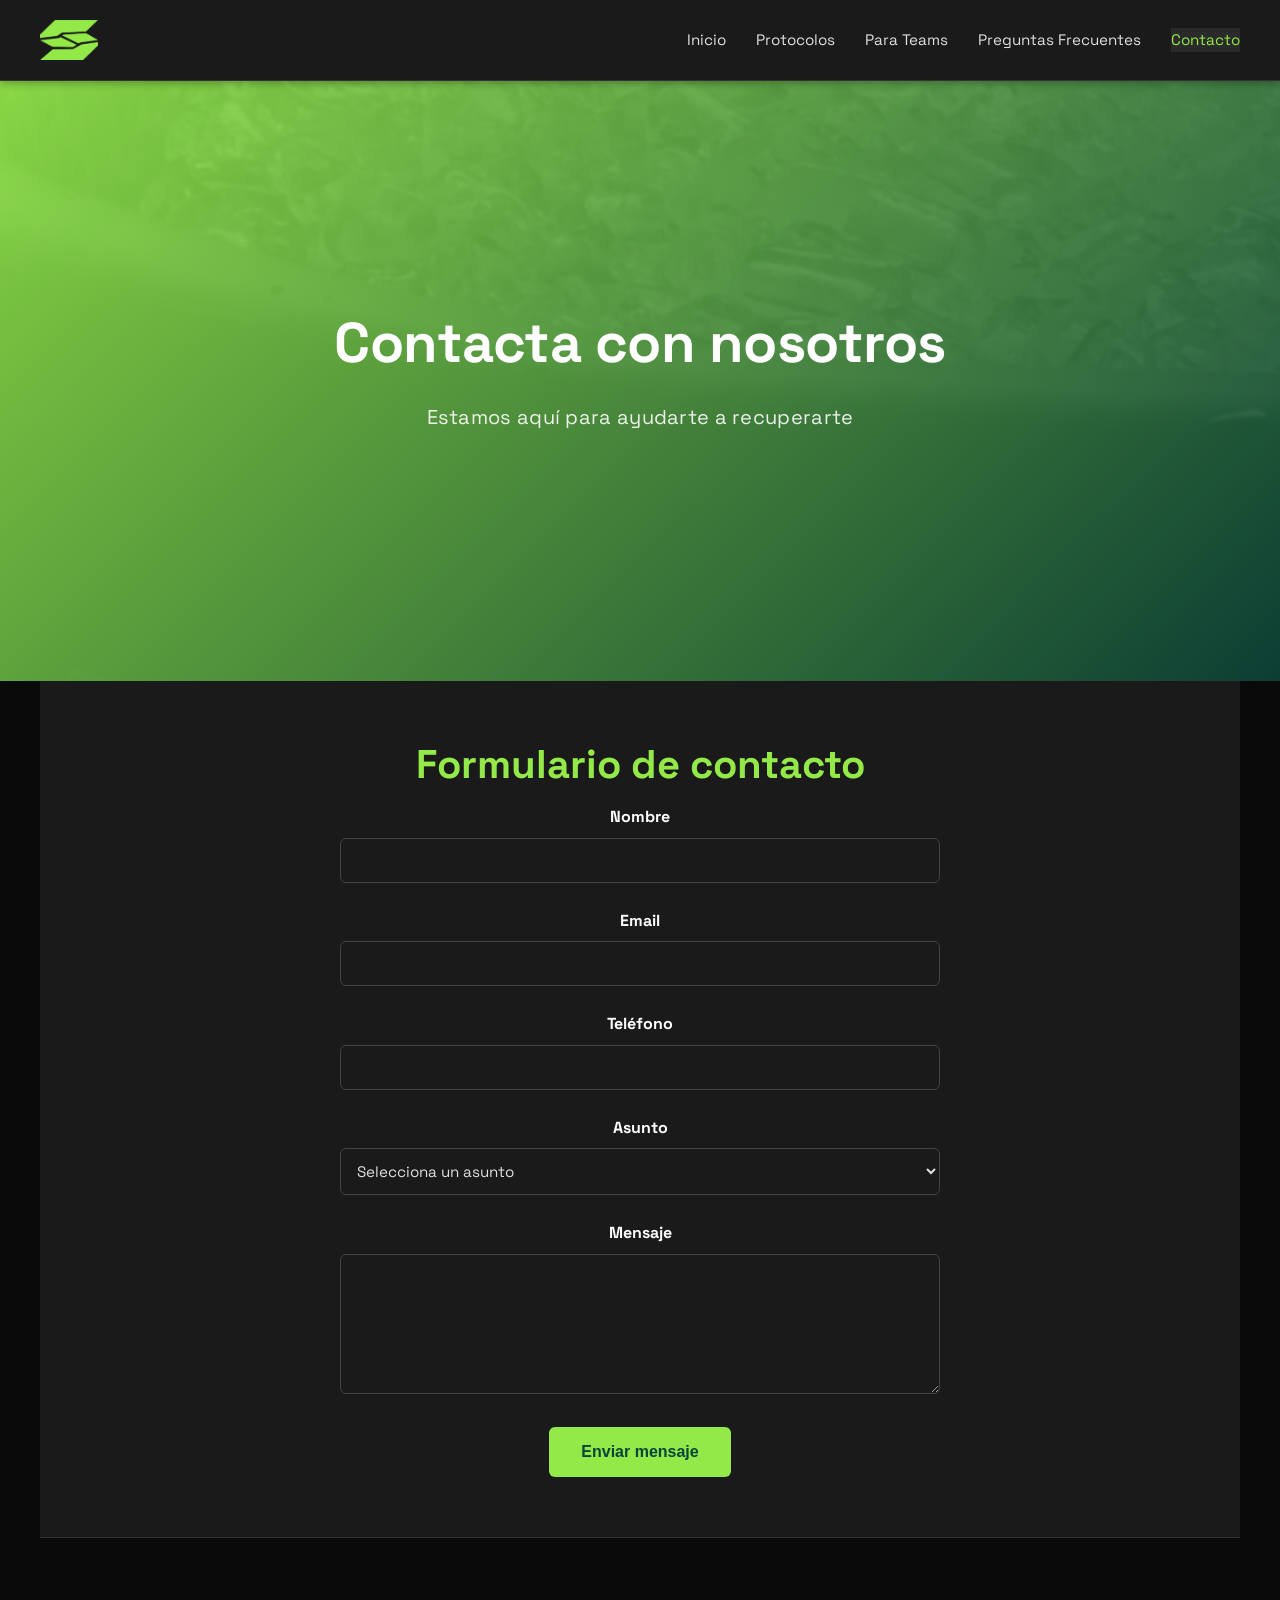
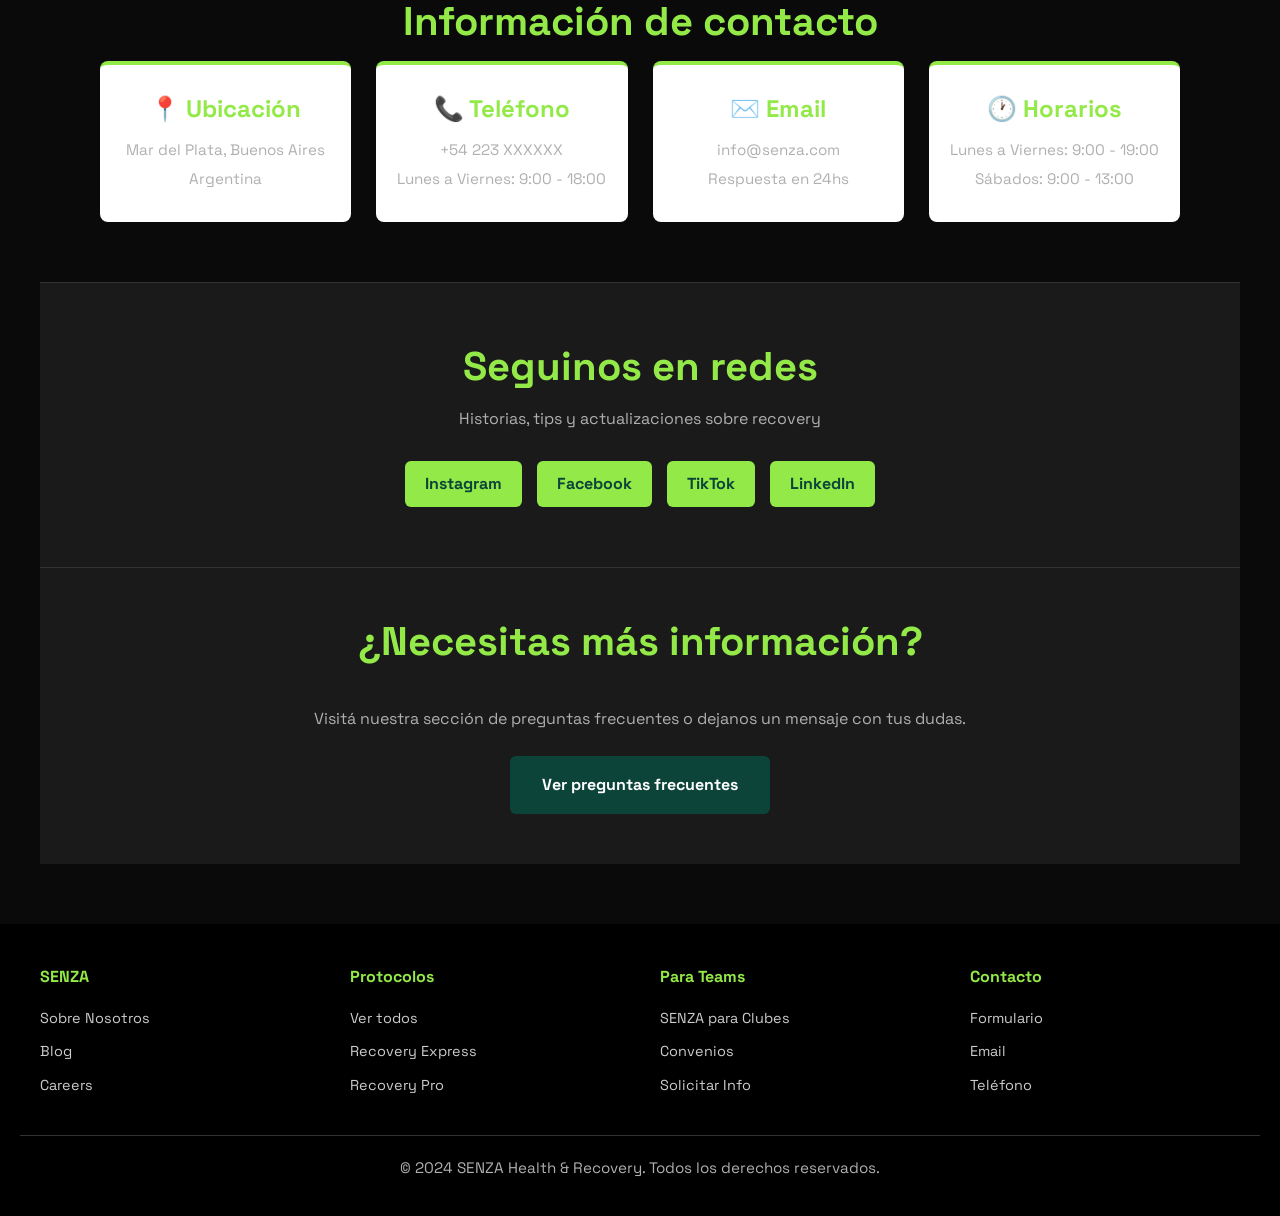
==== contacto.html @ 99a8eb9c "Initial commit: SENZA Health & Recovery website - HTML pages: index, protocolos, para-teams, pregunt" ====
<!DOCTYPE html>
<html lang="es">
<head>
    <meta charset="UTF-8">
    <meta name="viewport" content="width=device-width, initial-scale=1.0">
    <title>Contacto - SENZA</title>
    <link rel="stylesheet" href="css/estilos.css">
</head>
<body>
    <!-- HEADER / NAVEGACIÓN -->
    <header>
        <nav class="navbar">
            <div class="navbar-container">
                <a href="index.html" class="logo">
                    <img src="imagenes/logo-verde.png" alt="SENZA Logo" class="logo-img">
                </a>
                <ul class="nav-menu">
                    <li><a href="index.html" class="nav-link">Inicio</a></li>
                    <li><a href="protocolos.html" class="nav-link">Protocolos</a></li>
                    <li><a href="para-teams.html" class="nav-link">Para Teams</a></li>
                    <li><a href="preguntas-frecuentes.html" class="nav-link">Preguntas Frecuentes</a></li>
                    <li><a href="contacto.html" class="nav-link active">Contacto</a></li>
                </ul>
                <div class="hamburger">
                    <span></span>
                    <span></span>
                    <span></span>
                </div>
            </div>
        </nav>
    </header>

    <!-- HERO -->
    <section class="hero" style="background-image: linear-gradient(135deg, rgba(147, 233, 72, 0.9) 0%, rgba(13, 68, 57, 0.9) 100%), url('../imagenes/3327a29f3da8331f257a0a1e26446787.jpg'); background-size: cover; background-position: center;">
        <div class="hero-content">
            <h1>Contacta con nosotros</h1>
            <p>Estamos aquí para ayudarte a recuperarte</p>
        </div>
    </section>

    <!-- MAIN CONTENT -->
    <main>
        <!-- FORMULARIO -->
        <section class="content-section light">
            <div class="section-container">
                <h2>Formulario de contacto</h2>
                <form class="contact-form">
                    <div class="form-group">
                        <label for="nombre">Nombre</label>
                        <input type="text" id="nombre" name="nombre" required>
                    </div>
                    <div class="form-group">
                        <label for="email">Email</label>
                        <input type="email" id="email" name="email" required>
                    </div>
                    <div class="form-group">
                        <label for="telefono">Teléfono</label>
                        <input type="tel" id="telefono" name="telefono">
                    </div>
                    <div class="form-group">
                        <label for="asunto">Asunto</label>
                        <select id="asunto" name="asunto" required>
                            <option value="">Selecciona un asunto</option>
                            <option value="reserva">Reservar sesión</option>
                            <option value="consulta">Consulta general</option>
                            <option value="teams">Consulta B2B</option>
                            <option value="otro">Otro</option>
                        </select>
                    </div>
                    <div class="form-group">
                        <label for="mensaje">Mensaje</label>
                        <textarea id="mensaje" name="mensaje" rows="6" required></textarea>
                    </div>
                    <button type="submit" class="btn btn-primary">Enviar mensaje</button>
                </form>
            </div>
        </section>

        <!-- INFORMACIÓN DE CONTACTO -->
        <section class="content-section">
            <div class="section-container">
                <h2>Información de contacto</h2>
            </div>
            <div class="contact-info">
                <div class="info-card">
                    <h3>📍 Ubicación</h3>
                    <p>Mar del Plata, Buenos Aires</p>
                    <p>Argentina</p>
                </div>
                <div class="info-card">
                    <h3>📞 Teléfono</h3>
                    <p>+54 223 XXXXXX</p>
                    <p>Lunes a Viernes: 9:00 - 18:00</p>
                </div>
                <div class="info-card">
                    <h3>✉️ Email</h3>
                    <p>info@senza.com</p>
                    <p>Respuesta en 24hs</p>
                </div>
                <div class="info-card">
                    <h3>🕐 Horarios</h3>
                    <p>Lunes a Viernes: 9:00 - 19:00</p>
                    <p>Sábados: 9:00 - 13:00</p>
                </div>
            </div>
        </section>

        <!-- REDES SOCIALES -->
        <section class="content-section light">
            <div class="section-container">
                <h2>Seguinos en redes</h2>
                <p>Historias, tips y actualizaciones sobre recovery</p>
                <div class="social-links">
                    <a href="#" class="social-link">Instagram</a>
                    <a href="#" class="social-link">Facebook</a>
                    <a href="#" class="social-link">TikTok</a>
                    <a href="#" class="social-link">LinkedIn</a>
                </div>
            </div>
        </section>

        <!-- CTA FINAL -->
        <section class="why-senza light">
            <div class="section-container">
                <h2>¿Necesitas más información?</h2>
                <p>Visitá nuestra sección de preguntas frecuentes o dejanos un mensaje con tus dudas.</p>
                <a href="preguntas-frecuentes.html" class="btn btn-secondary">Ver preguntas frecuentes</a>
            </div>
        </section>
    </main>

    <!-- FOOTER -->
    <footer>
        <div class="footer-container">
            <div class="footer-section">
                <h4>SENZA</h4>
                <ul>
                    <li><a href="#">Sobre Nosotros</a></li>
                    <li><a href="#">Blog</a></li>
                    <li><a href="#">Careers</a></li>
                </ul>
            </div>
            <div class="footer-section">
                <h4>Protocolos</h4>
                <ul>
                    <li><a href="protocolos.html">Ver todos</a></li>
                    <li><a href="protocolos.html#recovery-express">Recovery Express</a></li>
                    <li><a href="protocolos.html#recovery-pro">Recovery Pro</a></li>
                </ul>
            </div>
            <div class="footer-section">
                <h4>Para Teams</h4>
                <ul>
                    <li><a href="para-teams.html">SENZA para Clubes</a></li>
                    <li><a href="para-teams.html">Convenios</a></li>
                    <li><a href="contacto.html">Solicitar Info</a></li>
                </ul>
            </div>
            <div class="footer-section">
                <h4>Contacto</h4>
                <ul>
                    <li><a href="contacto.html">Formulario</a></li>
                    <li><a href="#">Email</a></li>
                    <li><a href="#">Teléfono</a></li>
                </ul>
            </div>
        </div>
        <div class="footer-bottom">
            <p>&copy; 2024 SENZA Health & Recovery. Todos los derechos reservados.</p>
        </div>
    </footer>

    <style>
        .contact-form {
            max-width: 600px;
            margin: 0 auto;
        }

        .form-group {
            margin-bottom: 25px;
        }

        .form-group label {
            display: block;
            margin-bottom: 8px;
            font-weight: 600;
            color: #ffffff;
        }

        .form-group input,
        .form-group textarea,
        .form-group select {
            width: 100%;
            padding: 12px;
            border: 1px solid #444;
            background-color: #1a1a1a;
            color: #e0e0e0;
            border-radius: 6px;
            font-size: 0.95rem;
            font-family: var(--font-primary);
            transition: border-color 0.3s ease;
        }

        .form-group input:focus,
        .form-group textarea:focus,
        .form-group select:focus {
            outline: none;
            border-color: var(--verde-claro);
            box-shadow: 0 0 0 3px rgba(147, 233, 72, 0.2);
        }

        .form-group textarea {
            resize: vertical;
        }

        .contact-info {
            max-width: 1200px;
            margin: 0 auto;
            display: grid;
            grid-template-columns: 1fr;
            gap: 20px;
            padding: 0 20px;
        }

        .info-card {
            background: white;
            padding: 25px 20px;
            border-radius: 8px;
            text-align: center;
            border-top: 4px solid var(--verde-claro);
        }

        .info-card h3 {
            margin-bottom: 10px;
        }

        .info-card p {
            margin-bottom: 5px;
            font-size: 0.95rem;
        }

        .social-links {
            display: flex;
            gap: 15px;
            justify-content: center;
            flex-wrap: wrap;
            margin-top: 30px;
        }

        .social-link {
            padding: 10px 20px;
            background-color: var(--verde-claro);
            color: var(--teal);
            border-radius: 6px;
            font-weight: 600;
            transition: all 0.3s ease;
        }

        .social-link:hover {
            background-color: #7fd740;
            transform: translateY(-2px);
        }

        @media (min-width: 768px) {
            .contact-info {
                grid-template-columns: repeat(2, 1fr);
                gap: 25px;
            }
        }

        @media (min-width: 1024px) {
            .contact-info {
                grid-template-columns: repeat(4, 1fr);
            }
        }
    </style>

    <script src="js/script.js"></script>
</body>
</html>
---- css/estilos.css ----
/* ============================================
   SENZA - Health & Recovery
   Estilos CSS - Mobile First
   ============================================ */

/* FUENTES PERSONALIZADAS */
@font-face {
    font-family: 'SpaceGrotesk';
    src: url('../fonts/SpaceGrotesk-Regular.ttf') format('truetype');
    font-weight: normal;
    font-style: normal;
}

@font-face {
    font-family: 'SpaceGrotesk';
    src: url('../fonts/SpaceGrotesk-Bold.ttf') format('truetype');
    font-weight: 700;
    font-style: normal;
}

@font-face {
    font-family: 'TacticSans';
    src: url('../fonts/TacticSans-Reg.otf') format('opentype');
    font-weight: normal;
    font-style: normal;
}

@font-face {
    font-family: 'TacticSans';
    src: url('../fonts/TacticSans-Bld.otf') format('opentype');
    font-weight: 700;
    font-style: normal;
}

/* VARIABLES DE COLOR */
:root {
    --verde-claro: #93E948;
    --teal: #0d4439;
    --negro: #000000;
    --blanco: #ffffff;
    --gris-oscuro: #1a1a1a;
    --gris-medio: #666666;
    --gris-claro: #f5f5f5;
    --gris-borde: #e0e0e0;

    --font-primary: 'SpaceGrotesk', 'Segoe UI', sans-serif;
    --font-secondary: 'TacticSans', Georgia, serif;
}

/* RESET Y ESTILOS BASE */
* {
    margin: 0;
    padding: 0;
    box-sizing: border-box;
}

html {
    scroll-behavior: smooth;
}

body {
    font-family: var(--font-primary);
    color: #e0e0e0;
    background-color: #0a0a0a;
    line-height: 1.6;
    font-size: 16px;
}

/* ============================================
   TIPOGRAFÍA
   ============================================ */

h1 {
    font-size: 2rem;
    color: var(--blanco);
    font-weight: 700;
    margin-bottom: 0.5em;
    line-height: 1.2;
}

h2 {
    font-size: 1.8rem;
    color: var(--verde-claro);
    font-weight: 700;
    margin-bottom: 1em;
    line-height: 1.2;
}

h3 {
    font-size: 1.3rem;
    color: var(--verde-claro);
    font-weight: 600;
    margin-bottom: 0.5em;
}

h4 {
    font-size: 1.1rem;
    color: var(--verde-claro);
    font-weight: 600;
    margin-bottom: 0.5em;
}

p {
    font-size: 0.95rem;
    margin-bottom: 1em;
    color: #b0b0b0;
    line-height: 1.6;
}

a {
    text-decoration: none;
    color: inherit;
    transition: color 0.3s ease;
}

/* ============================================
   HEADER Y NAVEGACIÓN
   ============================================ */

header {
    background-color: #1a1a1a;
    border-bottom: 1px solid #333;
    position: sticky;
    top: 0;
    z-index: 1000;
    box-shadow: 0 2px 8px rgba(0, 0, 0, 0.3);
}

.navbar {
    padding: 15px 20px;
}

.navbar-container {
    display: flex;
    justify-content: space-between;
    align-items: center;
    max-width: 1200px;
    margin: 0 auto;
}

.logo {
    display: flex;
    align-items: center;
    gap: 10px;
    font-weight: 700;
    font-size: 1.3rem;
    color: #e0e0e0;
}

.logo-img {
    height: 40px;
    width: auto;
    object-fit: contain;
}

/* Menú hamburguer */
.hamburger {
    display: flex;
    flex-direction: column;
    gap: 5px;
    cursor: pointer;
}

.hamburger span {
    width: 25px;
    height: 3px;
    background-color: #e0e0e0;
    border-radius: 2px;
    transition: all 0.3s ease;
}

.hamburger.active span:nth-child(1) {
    transform: rotate(45deg) translate(8px, 8px);
}

.hamburger.active span:nth-child(2) {
    opacity: 0;
}

.hamburger.active span:nth-child(3) {
    transform: rotate(-45deg) translate(7px, -7px);
}

/* Menú de navegación móvil */
.nav-menu {
    display: none;
    list-style: none;
    position: absolute;
    top: 60px;
    left: 0;
    width: 100%;
    background-color: var(--blanco);
    flex-direction: column;
    gap: 0;
    padding: 20px 0;
    border-bottom: 1px solid var(--gris-borde);
}

.nav-menu.active {
    display: flex;
}

.nav-link {
    display: block;
    padding: 15px 20px;
    color: #e0e0e0;
    font-weight: 500;
    border-bottom: 1px solid #333;
    transition: background-color 0.3s ease;
}

.nav-link:hover,
.nav-link.active {
    background-color: #2a2a2a;
    color: var(--verde-claro);
}

/* ============================================
   SECCIÓN HERO
   ============================================ */

.hero {
    background: linear-gradient(135deg, var(--verde-claro) 0%, var(--teal) 100%);
    color: var(--blanco);
    padding: 60px 20px;
    text-align: center;
    min-height: 400px;
    display: flex;
    align-items: center;
    justify-content: center;
}

.hero-content {
    max-width: 700px;
    padding: 20px;
}

.hero h1 {
    font-size: 2.8rem;
    margin-bottom: 20px;
    font-weight: 700;
    letter-spacing: -0.5px;
}

.hero p {
    color: rgba(255, 255, 255, 0.9);
    font-size: 1.1rem;
    font-weight: 500;
    letter-spacing: 0.3px;
}

/* ============================================
   SECCIÓN DIAGNÓSTICO
   ============================================ */

.diagnostic {
    padding: 40px 20px;
    background-color: var(--blanco);
}

.diagnostic-container {
    max-width: 1200px;
    margin: 0 auto;
    display: grid;
    grid-template-columns: 1fr;
    gap: 15px;
}

.diagnostic-button {
    padding: 25px 20px;
    border: 2px solid var(--verde-claro);
    background-color: var(--blanco);
    color: var(--teal);
    border-radius: 8px;
    cursor: pointer;
    transition: all 0.3s ease;
    text-align: center;
    min-height: 100px;
    display: flex;
    flex-direction: column;
    justify-content: center;
    align-items: center;
}

.diagnostic-button:active {
    background-color: var(--verde-claro);
    color: var(--teal);
    transform: scale(0.98);
}

.diagnostic-button h3 {
    margin-bottom: 5px;
    font-size: 1.1rem;
}

.diagnostic-button p {
    margin-bottom: 0;
    font-size: 0.85rem;
}

.diagnostic-button.full-width {
    grid-column: 1 / -1;
}

/* ============================================
   MAIN CONTENT SECTIONS
   ============================================ */

main {
    max-width: 1200px;
    margin: 0 auto;
}

.content-section {
    padding: 50px 20px;
    border-bottom: 1px solid #333;
    background-color: #0a0a0a;
}

.content-section.light {
    background-color: #1a1a1a;
}

.section-container {
    max-width: 800px;
    margin: 0 auto;
    text-align: center;
}

.section-container h2 {
    margin-bottom: 15px;
}

.section-container p {
    margin-bottom: 25px;
    font-size: 1rem;
}

.section-image {
    max-width: 100%;
    height: auto;
    border-radius: 8px;
    margin-bottom: 25px;
    box-shadow: 0 4px 12px rgba(0, 0, 0, 0.1);
    object-fit: cover;
}

/* ============================================
   BOTONES
   ============================================ */

.btn {
    padding: 14px 28px;
    border: none;
    border-radius: 6px;
    font-size: 0.95rem;
    font-weight: 600;
    cursor: pointer;
    transition: all 0.3s ease;
    text-decoration: none;
    display: inline-block;
}

.btn-primary {
    background-color: var(--verde-claro);
    color: var(--teal);
}

.btn-primary:active {
    background-color: #7fd740;
    transform: translateY(-2px);
    box-shadow: 0 4px 12px rgba(147, 233, 72, 0.3);
}

.btn-secondary {
    background-color: var(--teal);
    color: var(--blanco);
}

.btn-secondary:active {
    background-color: #053a2f;
    transform: translateY(-2px);
    box-shadow: 0 4px 12px rgba(13, 68, 57, 0.3);
}

/* ============================================
   SECCIÓN: POR QUÉ SENZA
   ============================================ */

.why-senza {
    padding: 50px 20px;
    background-color: #1a1a1a;
}

.why-senza h2 {
    text-align: center;
    margin-bottom: 40px;
    color: var(--verde-claro);
}

.features {
    display: grid;
    grid-template-columns: 1fr;
    gap: 20px;
    max-width: 1200px;
    margin: 0 auto;
}

.feature-card {
    background-color: #1a1a1a;
    padding: 25px 20px;
    border-radius: 8px;
    text-align: center;
    border-left: 4px solid var(--verde-claro);
}

.feature-card h3 {
    color: var(--verde-claro);
    margin-bottom: 10px;
}

.feature-card p {
    color: #b0b0b0;
    margin-bottom: 0;
    font-size: 0.95rem;
}

/* ============================================
   FOOTER
   ============================================ */

footer {
    background-color: var(--negro);
    color: var(--blanco);
    padding: 40px 20px 20px;
    margin-top: 60px;
}

.footer-container {
    max-width: 1200px;
    margin: 0 auto;
    display: grid;
    grid-template-columns: 1fr;
    gap: 30px;
    margin-bottom: 30px;
}

.footer-section h4 {
    color: var(--verde-claro);
    margin-bottom: 15px;
    font-size: 1rem;
}

.footer-section ul {
    list-style: none;
}

.footer-section ul li {
    margin-bottom: 8px;
}

.footer-section a {
    color: rgba(255, 255, 255, 0.8);
    font-size: 0.9rem;
    transition: color 0.3s ease;
}

.footer-section a:hover {
    color: var(--verde-claro);
}

.footer-bottom {
    border-top: 1px solid rgba(255, 255, 255, 0.2);
    padding-top: 20px;
    text-align: center;
    color: rgba(255, 255, 255, 0.6);
    font-size: 0.85rem;
}

/* ============================================
   RESPONSIVE - TABLET (768px+)
   ============================================ */

@media (min-width: 768px) {
    h1 {
        font-size: 2.5rem;
    }

    h2 {
        font-size: 2.2rem;
    }

    h3 {
        font-size: 1.5rem;
    }

    .hero {
        padding: 80px 40px;
        min-height: 500px;
    }

    .hero h1 {
        font-size: 3rem;
    }

    .navbar {
        padding: 20px 40px;
    }

    .hamburger {
        display: none;
    }

    .nav-menu {
        display: flex !important;
        position: static;
        flex-direction: row;
        gap: 30px;
        padding: 0;
        border: none;
        width: auto;
        background-color: transparent;
    }

    .nav-link {
        padding: 0;
        border: none;
        font-size: 0.95rem;
    }

    .nav-link:hover {
        background-color: transparent;
        color: var(--verde-claro);
    }

    .diagnostic-container {
        grid-template-columns: repeat(2, 1fr);
        gap: 20px;
    }

    .diagnostic-button {
        padding: 30px 20px;
    }

    .diagnostic-button.full-width {
        grid-column: 1 / -1;
    }

    .content-section {
        padding: 60px 40px;
    }

    .features {
        grid-template-columns: repeat(3, 1fr);
        gap: 30px;
    }

    .footer-container {
        grid-template-columns: repeat(4, 1fr);
        gap: 40px;
    }
}

/* ============================================
   RESPONSIVE - DESKTOP (1024px+)
   ============================================ */

@media (min-width: 1024px) {
    h1 {
        font-size: 3rem;
    }

    h2 {
        font-size: 2.5rem;
    }

    .hero {
        padding: 100px 40px;
        min-height: 600px;
    }

    .hero h1 {
        font-size: 3.5rem;
        margin-bottom: 25px;
    }

    .hero p {
        font-size: 1.25rem;
    }

    .diagnostic-container {
        gap: 25px;
    }

    .diagnostic-button {
        padding: 35px 25px;
        min-height: 120px;
    }

    .feature-card {
        padding: 30px 25px;
    }

    .btn {
        padding: 16px 32px;
        font-size: 1rem;
    }
}

/* ============================================
   UTILIDADES
   ============================================ */

.text-center {
    text-align: center;
}

.text-left {
    text-align: left;
}

.mt-20 {
    margin-top: 20px;
}

.mt-40 {
    margin-top: 40px;
}

.mb-20 {
    margin-bottom: 20px;
}

.mb-40 {
    margin-bottom: 40px;
}

.hidden {
    display: none;
}
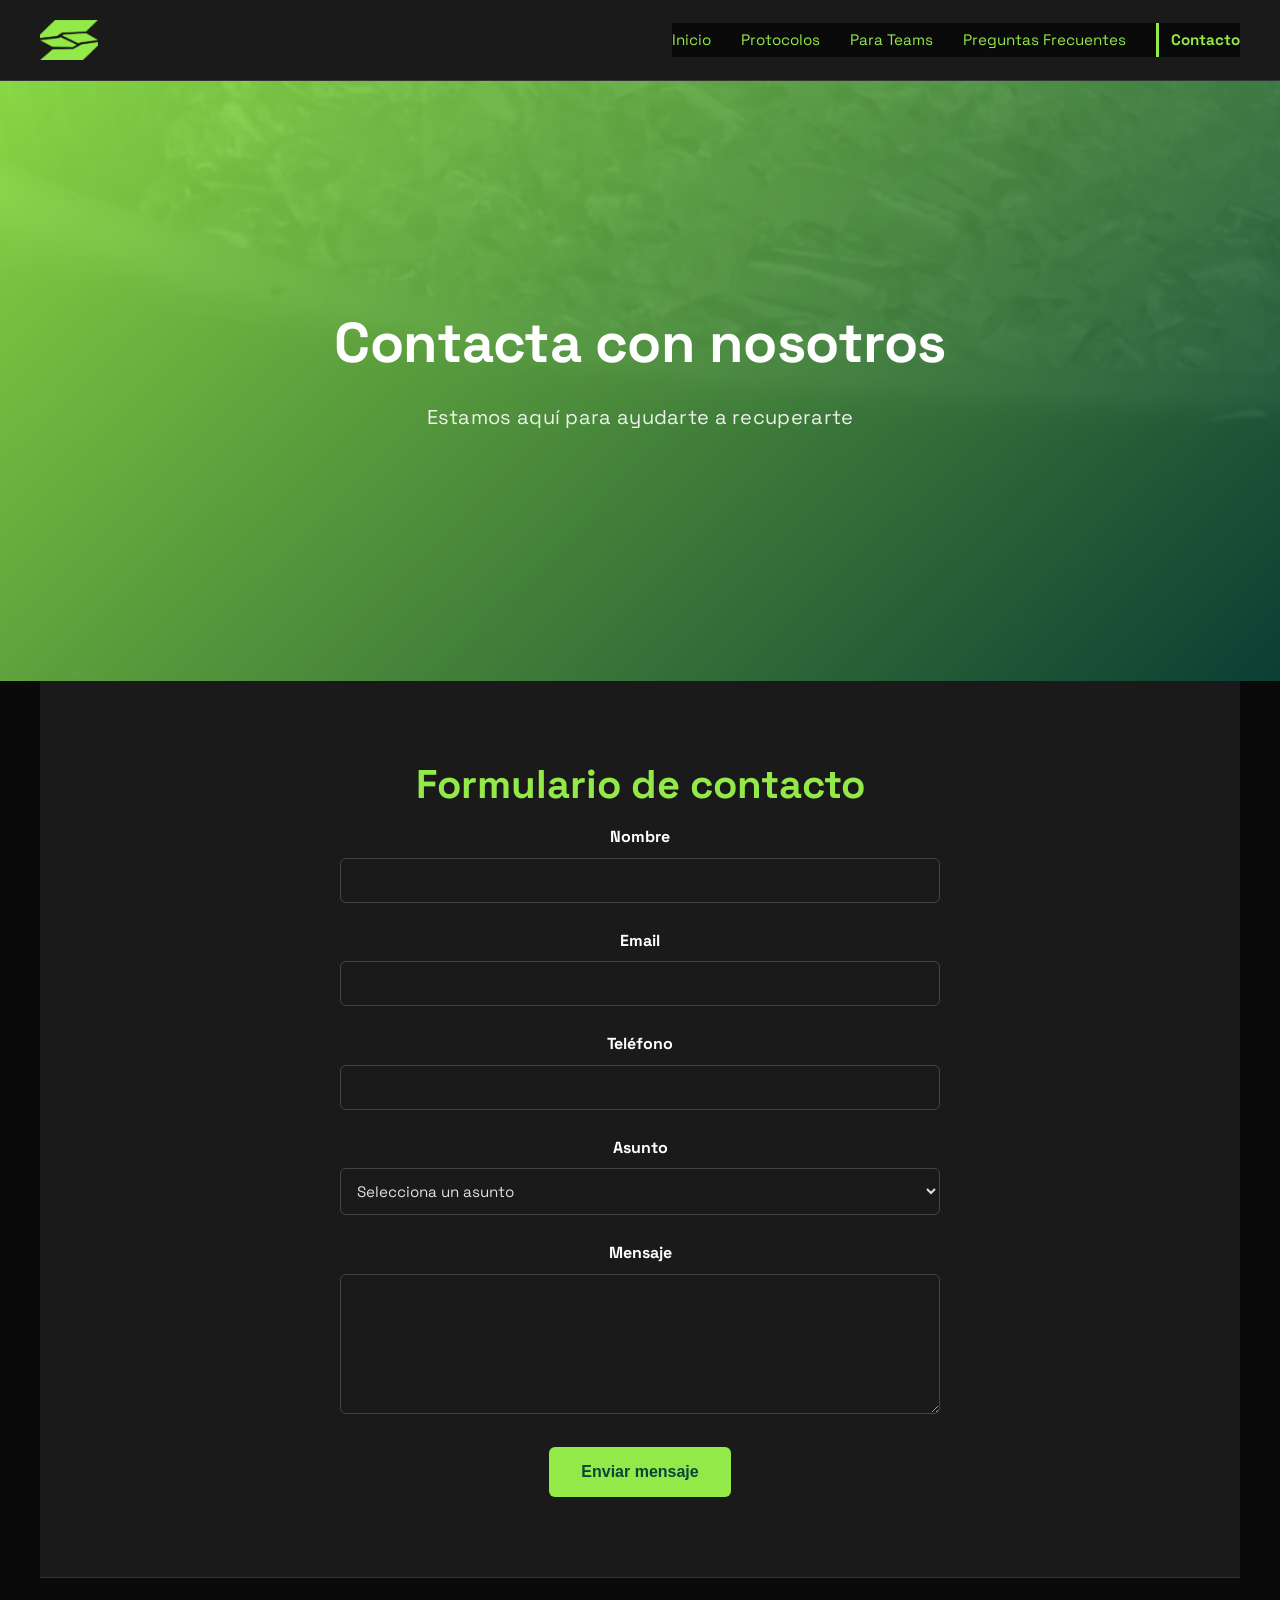
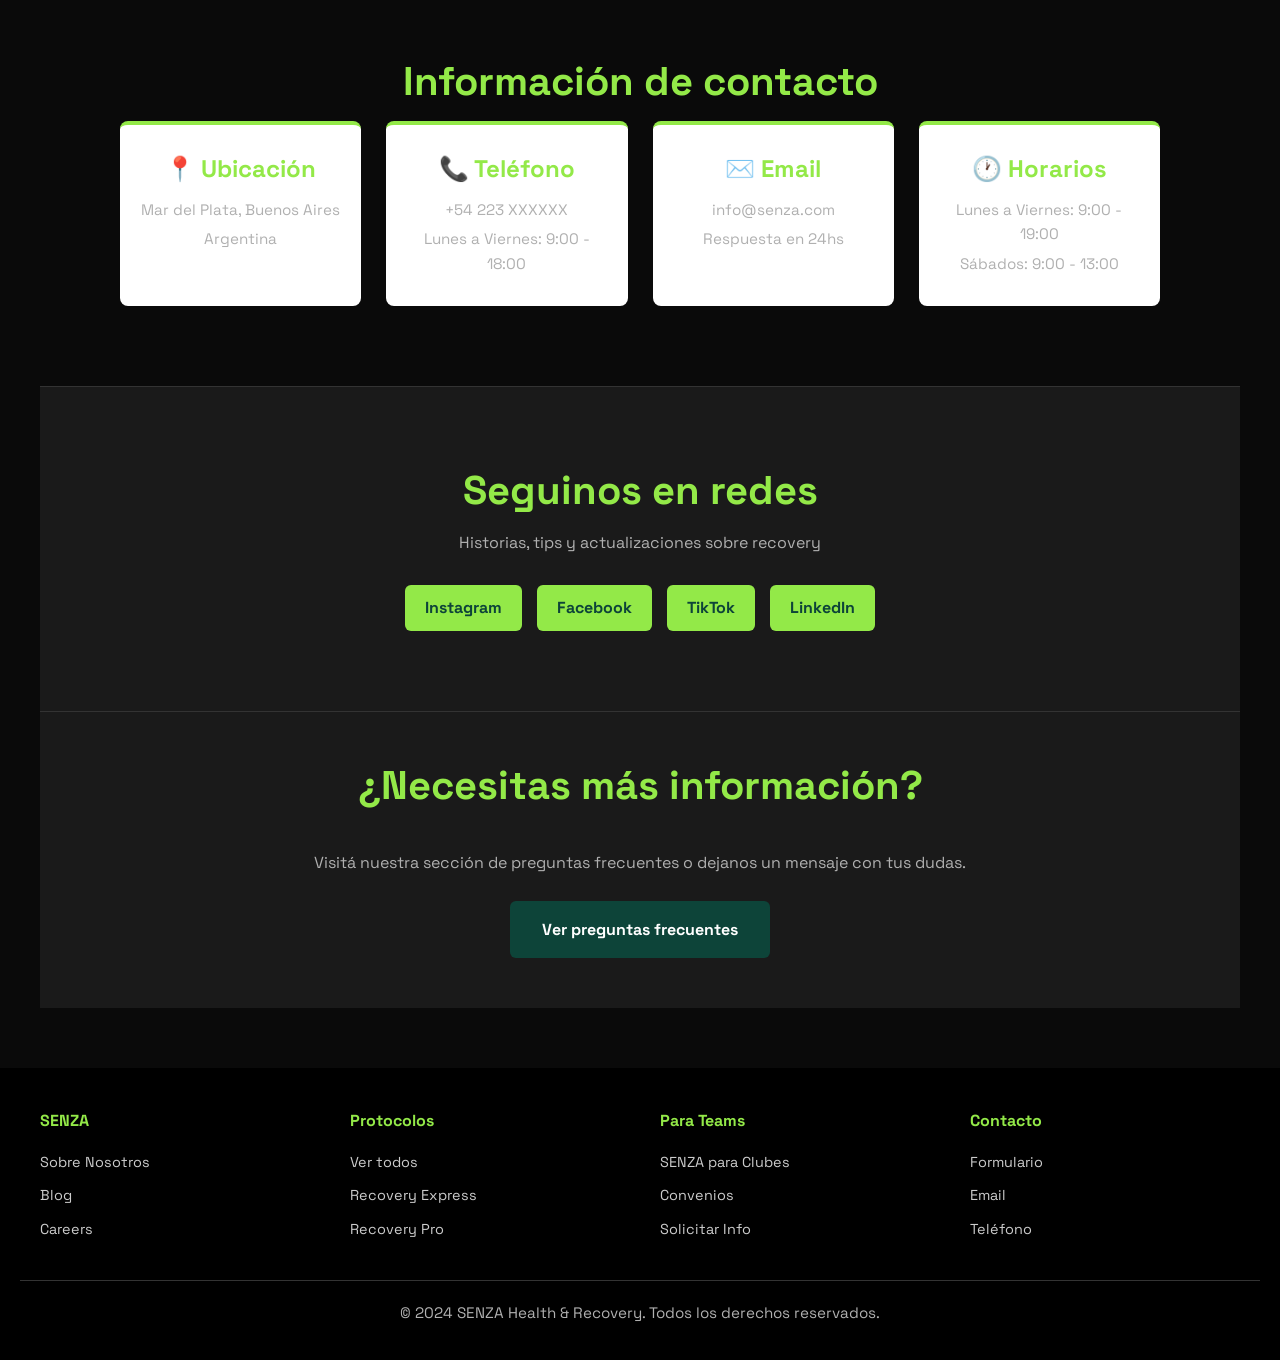
==== commit 9d615781: "Corregir rutas de imagenes y agregar video en preguntas frecuentes" ====
--- a/contacto.html
+++ b/contacto.html
@@ -31,7 +31,7 @@
     </header>
 
     <!-- HERO -->
-    <section class="hero" style="background-image: linear-gradient(135deg, rgba(147, 233, 72, 0.9) 0%, rgba(13, 68, 57, 0.9) 100%), url('../imagenes/3327a29f3da8331f257a0a1e26446787.jpg'); background-size: cover; background-position: center;">
+    <section class="hero" style="background-image: linear-gradient(135deg, rgba(147, 233, 72, 0.9) 0%, rgba(13, 68, 57, 0.9) 100%), url('imagenes/3327a29f3da8331f257a0a1e26446787.jpg'); background-size: cover; background-position: center;">
         <div class="hero-content">
             <h1>Contacta con nosotros</h1>
             <p>Estamos aquí para ayudarte a recuperarte</p>
--- a/css/estilos.css
+++ b/css/estilos.css
@@ -123,7 +123,6 @@
     position: sticky;
     top: 0;
     z-index: 1000;
-    box-shadow: 0 2px 8px rgba(0, 0, 0, 0.3);
 }
 
 .navbar {
@@ -183,36 +182,43 @@
 
 /* Menú de navegación móvil */
 .nav-menu {
-    display: none;
+    display: none !important;
     list-style: none;
     position: absolute;
     top: 60px;
     left: 0;
     width: 100%;
-    background-color: var(--blanco);
+    background-color: #0a0a0a !important;
     flex-direction: column;
     gap: 0;
     padding: 20px 0;
-    border-bottom: 1px solid var(--gris-borde);
+    border-bottom: 1px solid #333;
 }
 
 .nav-menu.active {
-    display: flex;
+    display: flex !important;
 }
 
 .nav-link {
     display: block;
     padding: 15px 20px;
-    color: #e0e0e0;
+    color: #93E948 !important;
     font-weight: 500;
-    border-bottom: 1px solid #333;
-    transition: background-color 0.3s ease;
-}
-
-.nav-link:hover,
+    border-bottom: 1px solid #222;
+    border-left: 3px solid transparent;
+    transition: all 0.3s ease;
+}
+
+.nav-link:hover {
+    background-color: #1a1a1a !important;
+    color: #93E948 !important;
+}
+
 .nav-link.active {
-    background-color: #2a2a2a;
-    color: var(--verde-claro);
+    background-color: rgba(147, 233, 72, 0.08) !important;
+    border-left: 3px solid var(--verde-claro);
+    color: var(--verde-claro) !important;
+    font-weight: 700;
 }
 
 /* ============================================
@@ -228,11 +234,35 @@
     display: flex;
     align-items: center;
     justify-content: center;
+    position: relative;
+    overflow: hidden;
+}
+
+.hero-video-bg {
+    position: absolute;
+    top: 0;
+    left: 0;
+    width: 100%;
+    height: 100%;
+    object-fit: cover;
+    z-index: 0;
+}
+
+.hero-overlay {
+    position: absolute;
+    top: 0;
+    left: 0;
+    width: 100%;
+    height: 100%;
+    background: linear-gradient(135deg, rgba(147, 233, 72, 0.75) 0%, rgba(13, 68, 57, 0.85) 100%);
+    z-index: 1;
 }
 
 .hero-content {
     max-width: 700px;
     padding: 20px;
+    position: relative;
+    z-index: 2;
 }
 
 .hero h1 {
@@ -338,11 +368,57 @@
 
 .section-image {
     max-width: 100%;
+    width: 100%;
     height: auto;
+    aspect-ratio: 16 / 9;
+    max-height: 260px;
     border-radius: 8px;
     margin-bottom: 25px;
     box-shadow: 0 4px 12px rgba(0, 0, 0, 0.1);
     object-fit: cover;
+}
+
+/* Detalles visuales para fichas de protocolos (imagen + texto) */
+.section-container p strong {
+    display: inline-block;
+    color: var(--verde-claro);
+    font-weight: 700;
+}
+
+.content-section:has(.section-image) .section-image {
+    border-radius: 16px;
+    box-shadow: 0 8px 24px rgba(0, 0, 0, 0.35);
+}
+
+/* Layout para secciones con imagen */
+.section-container.with-image {
+    display: grid;
+    grid-template-columns: 1fr;
+    gap: 0;
+    text-align: center;
+}
+
+.section-container.with-image .section-image {
+    margin-bottom: 25px;
+}
+
+.section-container.with-image .content-text {
+    width: 100%;
+}
+
+/* Tablet: 2 columnas */
+@media (min-width: 768px) {
+    .section-container.with-image {
+        grid-template-columns: 1fr 1fr;
+        gap: 40px;
+        align-items: center;
+        text-align: left;
+        max-width: 100%;
+    }
+
+    .section-container.with-image .section-image {
+        margin-bottom: 0;
+    }
 }
 
 /* ============================================
@@ -523,14 +599,25 @@
     }
 
     .nav-link {
-        padding: 0;
+        position: relative;
+        padding: 5px 0;
         border: none;
         font-size: 0.95rem;
+        font-weight: 500;
+        color: #e0e0e0;
+        transition: color 0.3s ease;
     }
 
     .nav-link:hover {
-        background-color: transparent;
         color: var(--verde-claro);
+    }
+
+    .nav-link.active {
+        background-color: transparent !important;
+        border-left: 3px solid var(--verde-claro);
+        padding-left: 12px;
+        color: var(--verde-claro);
+        font-weight: 700;
     }
 
     .diagnostic-container {
@@ -550,9 +637,124 @@
         padding: 60px 40px;
     }
 
+    .content-section:has(.section-image) .section-container {
+        display: flex;
+        flex-direction: row;
+        align-items: center;
+        gap: 40px;
+        text-align: left;
+        max-width: 100%;
+    }
+
+    .content-section:has(.section-image) .section-container > * {
+        flex: 1 1 50%;
+        min-width: 0;
+    }
+
+    .content-section:has(.section-image) .section-image {
+        aspect-ratio: 1 / 1;
+        max-height: none;
+        margin-bottom: 0;
+    }
+
+    .content-section:has(.section-image) .section-container > div {
+        padding-left: 20px;
+        border-left: 3px solid var(--verde-claro);
+    }
+
+    .content-section:nth-child(even):has(.section-image) .section-container {
+        flex-direction: row-reverse;
+    }
+
+    .section-container.with-image {
+        max-width: 100%;
+    }
+
+    .section-container.with-image .section-image {
+        aspect-ratio: 1 / 1;
+    }
+
+    .features {
+        grid-template-columns: repeat(2, 1fr);
+        gap: 30px;
+    }
+
+    .footer-container {
+        grid-template-columns: repeat(2, 1fr);
+        gap: 30px 40px;
+    }
+}
+
+/* ============================================
+   RESPONSIVE - DESKTOP (1024px+)
+   ============================================ */
+
+@media (min-width: 1024px) {
+    h1 {
+        font-size: 3rem;
+    }
+
+    h2 {
+        font-size: 2.5rem;
+    }
+
+    .hero {
+        padding: 100px 40px;
+        min-height: 600px;
+    }
+
+    .hero h1 {
+        font-size: 3.5rem;
+        margin-bottom: 25px;
+    }
+
+    .hero p {
+        font-size: 1.25rem;
+    }
+
+    .diagnostic-container {
+        gap: 25px;
+        grid-template-columns: repeat(5, 1fr);
+    }
+
+    .diagnostic-button {
+        padding: 35px 25px;
+        min-height: 120px;
+    }
+
+    .diagnostic-button.full-width {
+        grid-column: auto;
+    }
+
+    .content-section {
+        padding: 80px 60px;
+    }
+
+    .content-section:has(.section-image) .section-container {
+        gap: 60px;
+    }
+
+    .content-section:has(.section-image) .section-container > * {
+        flex: 1 1 45%;
+    }
+
+    .content-section:has(.section-image) .section-image {
+        aspect-ratio: 4 / 3;
+        min-width: 0;
+    }
+
     .features {
         grid-template-columns: repeat(3, 1fr);
-        gap: 30px;
+        gap: 40px;
+    }
+
+    .feature-card {
+        padding: 35px 30px;
+    }
+
+    .btn {
+        padding: 16px 32px;
+        font-size: 1rem;
     }
 
     .footer-container {
@@ -562,52 +764,6 @@
 }
 
 /* ============================================
-   RESPONSIVE - DESKTOP (1024px+)
-   ============================================ */
-
-@media (min-width: 1024px) {
-    h1 {
-        font-size: 3rem;
-    }
-
-    h2 {
-        font-size: 2.5rem;
-    }
-
-    .hero {
-        padding: 100px 40px;
-        min-height: 600px;
-    }
-
-    .hero h1 {
-        font-size: 3.5rem;
-        margin-bottom: 25px;
-    }
-
-    .hero p {
-        font-size: 1.25rem;
-    }
-
-    .diagnostic-container {
-        gap: 25px;
-    }
-
-    .diagnostic-button {
-        padding: 35px 25px;
-        min-height: 120px;
-    }
-
-    .feature-card {
-        padding: 30px 25px;
-    }
-
-    .btn {
-        padding: 16px 32px;
-        font-size: 1rem;
-    }
-}
-
-/* ============================================
    UTILIDADES
    ============================================ */
 
